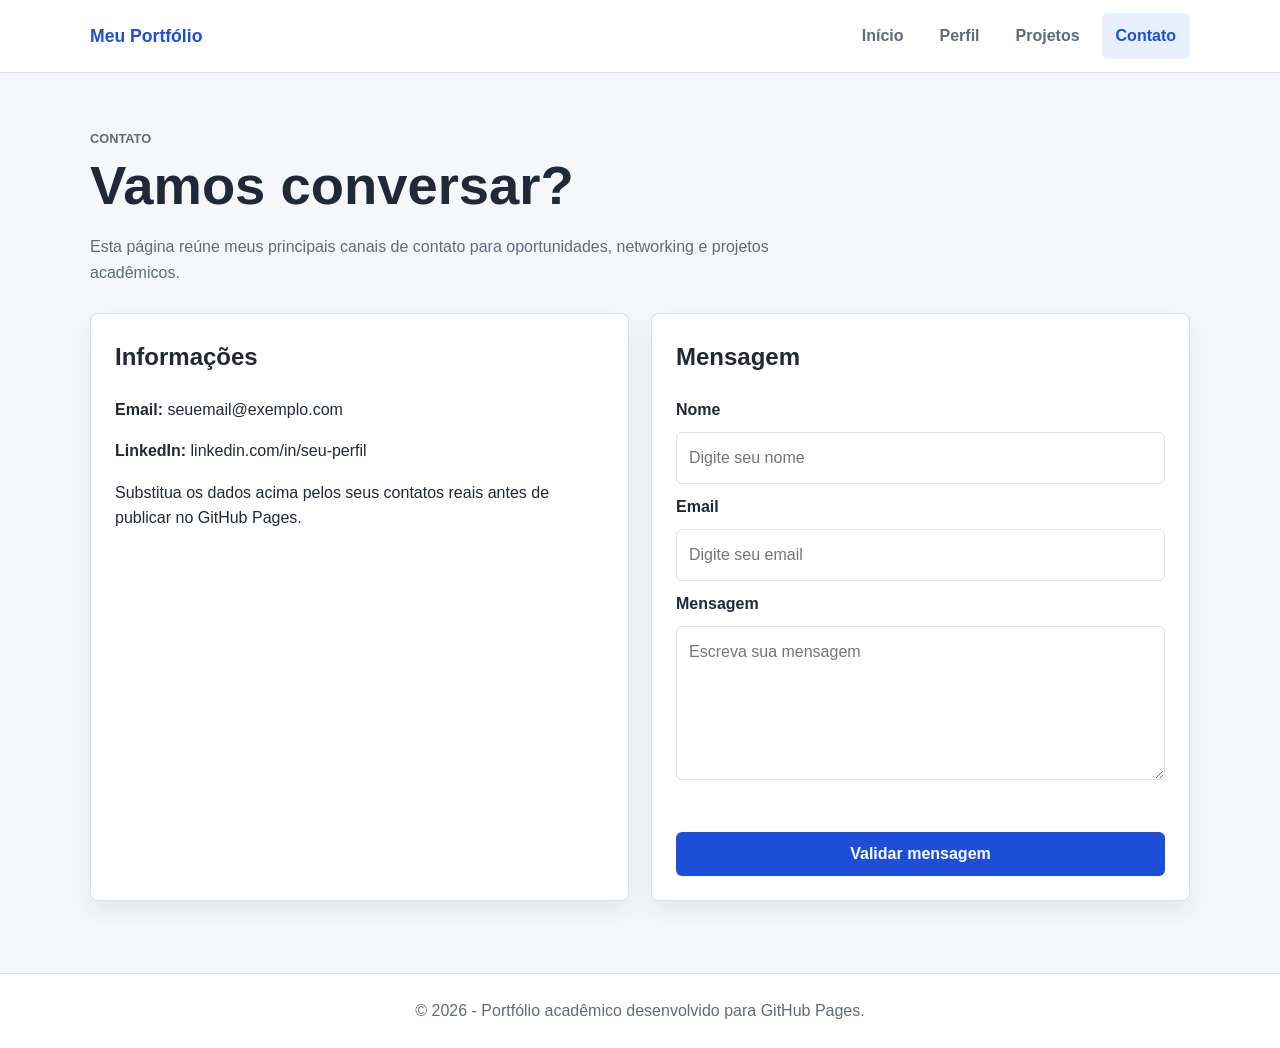
==== contato.html @ 43653346 "Primeiro commit do meu portfólio" ====
<!doctype html>
<html lang="pt-BR">
  <head>
    <meta charset="UTF-8" />
    <meta name="viewport" content="width=device-width, initial-scale=1.0" />
    <title>Contato | Portfólio</title>
    <link rel="stylesheet" href="css/style.css" />
  </head>
  <body>
    <header class="topo">
      <nav class="menu container">
        <a class="logo" href="index.html">Meu Portfólio</a>

        <button
          class="menu-botao"
          type="button"
          aria-label="Abrir menu"
          aria-expanded="false"
        >
          ☰
        </button>

        <ul class="menu-links">
          <li><a href="index.html">Início</a></li>
          <li><a href="perfil.html">Perfil</a></li>
          <li><a href="projetos.html">Projetos</a></li>
          <li><a class="ativo" href="contato.html">Contato</a></li>
        </ul>
      </nav>
    </header>

    <main class="pagina-interna">
      <section class="container">
        <div class="titulo-secao">
          <p class="etiqueta">Contato</p>
          <h1>Vamos conversar?</h1>
          <p>
            Esta página reúne meus principais canais de contato para
            oportunidades, networking e projetos acadêmicos.
          </p>
        </div>

        <div class="conteudo-duas-colunas">
          <section class="card texto-card">
            <h2>Informações</h2>
            <p><strong>Email:</strong> seuemail@exemplo.com</p>
            <p><strong>LinkedIn:</strong> linkedin.com/in/seu-perfil</p>
            <p>
              Substitua os dados acima pelos seus contatos reais antes de
              publicar no GitHub Pages.
            </p>
          </section>

          <section class="card texto-card">
            <h2>Mensagem</h2>
            <form class="formulario" novalidate>
              <label for="nome">Nome</label>
              <input
                type="text"
                id="nome"
                name="nome"
                placeholder="Digite seu nome"
              />

              <label for="email">Email</label>
              <input
                type="email"
                id="email"
                name="email"
                placeholder="Digite seu email"
              />

              <label for="mensagem">Mensagem</label>
              <textarea
                id="mensagem"
                name="mensagem"
                rows="5"
                placeholder="Escreva sua mensagem"
              ></textarea>

              <p class="form-aviso" aria-live="polite"></p>
              <button class="botao primario" type="submit">
                Validar mensagem
              </button>
            </form>
          </section>
        </div>
      </section>
    </main>

    <button class="voltar-topo" type="button" aria-label="Voltar ao topo">
      ↑
    </button>

    <footer class="rodape">
      <p>© 2026 - Portfólio acadêmico desenvolvido para GitHub Pages.</p>
    </footer>

    <script src="js/script.js"></script>
  </body>
</html>
---- css/style.css ----
:root {
  --cor-fundo: #f5f7fb;
  --cor-superficie: #ffffff;
  --cor-texto: #1f2937;
  --cor-texto-suave: #5f6b7a;
  --cor-primaria: #1d4ed8;
  --cor-primaria-escura: #163f9f;
  --cor-borda: #d9e1ec;
  --sombra: 0 10px 25px rgba(31, 41, 55, 0.08);
}

* {
  box-sizing: border-box;
}

html {
  scroll-behavior: smooth;
}

body {
  margin: 0;
  font-family: Arial, Helvetica, sans-serif;
  background: var(--cor-fundo);
  color: var(--cor-texto);
  line-height: 1.6;
}

a {
  color: inherit;
  text-decoration: none;
}

ul {
  padding-left: 20px;
}

.container {
  width: min(1100px, calc(100% - 32px));
  margin: 0 auto;
}

.topo {
  position: sticky;
  top: 0;
  z-index: 10;
  background: rgba(255, 255, 255, 0.96);
  border-bottom: 1px solid var(--cor-borda);
}

.menu {
  min-height: 72px;
  display: flex;
  align-items: center;
  justify-content: space-between;
  gap: 24px;
}

.logo {
  font-weight: 700;
  color: var(--cor-primaria);
  font-size: 1.1rem;
}

.menu-links {
  display: flex;
  align-items: center;
  gap: 8px;
  list-style: none;
  margin: 0;
  padding: 0;
}

.menu-links a {
  display: block;
  padding: 10px 14px;
  border-radius: 6px;
  color: var(--cor-texto-suave);
  font-weight: 600;
}

.menu-links a:hover,
.menu-links a.ativo {
  background: #e8f0ff;
  color: var(--cor-primaria);
}

.menu-botao {
  display: none;
  width: 42px;
  height: 42px;
  border: 1px solid var(--cor-borda);
  background: var(--cor-superficie);
  border-radius: 6px;
  color: var(--cor-texto);
  font-size: 1.4rem;
  cursor: pointer;
}

.hero {
  padding: 72px 0;
  background: linear-gradient(180deg, #ffffff 0%, #f5f7fb 100%);
}

.hero-conteudo {
  display: grid;
  grid-template-columns: 1.5fr 0.9fr;
  gap: 36px;
  align-items: center;
}

.hero h1,
.titulo-secao h1 {
  margin: 8px 0 16px;
  font-size: clamp(2rem, 5vw, 3.4rem);
  line-height: 1.15;
}

.hero p,
.titulo-secao p {
  max-width: 720px;
  color: var(--cor-texto-suave);
}

.etiqueta {
  margin: 0;
  color: var(--cor-primaria);
  font-weight: 700;
  text-transform: uppercase;
  font-size: 0.8rem;
  letter-spacing: 0;
}

.acoes {
  display: flex;
  flex-wrap: wrap;
  gap: 12px;
  margin-top: 24px;
}

.botao {
  display: inline-flex;
  align-items: center;
  justify-content: center;
  min-height: 44px;
  padding: 10px 18px;
  border-radius: 6px;
  border: 1px solid transparent;
  font-weight: 700;
  cursor: pointer;
  font-family: inherit;
  font-size: 1rem;
}

.botao.primario {
  background: var(--cor-primaria);
  color: #ffffff;
}

.botao.primario:hover {
  background: var(--cor-primaria-escura);
}

.botao.secundario {
  background: #ffffff;
  color: var(--cor-primaria);
  border-color: var(--cor-borda);
}

.resumo-card,
.card {
  background: var(--cor-superficie);
  border: 1px solid var(--cor-borda);
  border-radius: 8px;
  box-shadow: var(--sombra);
}

.resumo-card {
  padding: 28px;
}

.resumo-card h2,
.card h2,
.card h3 {
  margin-top: 0;
}

.secao {
  padding: 64px 0;
}

.pagina-interna {
  padding: 56px 0 72px;
}

.titulo-secao {
  margin-bottom: 28px;
}

.titulo-secao h2,
.titulo-secao h1 {
  margin-top: 6px;
}

.grade {
  display: grid;
  gap: 20px;
}

.cards-pequenos {
  grid-template-columns: repeat(3, 1fr);
}

.card {
  padding: 24px;
}

.conteudo-duas-colunas {
  display: grid;
  grid-template-columns: repeat(2, 1fr);
  gap: 22px;
}

.texto-card p:last-child {
  margin-bottom: 0;
}

.secao-menor {
  margin-top: 24px;
}

.destaque-horizontal {
  display: flex;
  align-items: center;
  justify-content: space-between;
  gap: 24px;
}

.destaque-horizontal p {
  max-width: 720px;
}

.projetos-grade {
  grid-template-columns: repeat(2, 1fr);
}

.projeto-card {
  display: flex;
  flex-direction: column;
}

.tag {
  width: fit-content;
  margin-bottom: 12px;
  padding: 5px 10px;
  border-radius: 20px;
  background: #e8f0ff;
  color: var(--cor-primaria);
  font-size: 0.85rem;
  font-weight: 700;
}

.formulario {
  display: grid;
  gap: 10px;
}

.formulario label {
  font-weight: 700;
}

.formulario input,
.formulario textarea {
  width: 100%;
  border: 1px solid var(--cor-borda);
  border-radius: 6px;
  padding: 12px;
  font: inherit;
  color: var(--cor-texto);
  background: #ffffff;
}

.formulario input:focus,
.formulario textarea:focus {
  outline: 2px solid #bcd2ff;
  border-color: var(--cor-primaria);
}

.form-aviso {
  min-height: 24px;
  margin: 4px 0;
  font-weight: 700;
}

.form-aviso.erro {
  color: #b42318;
}

.form-aviso.sucesso {
  color: #067647;
}

.voltar-topo {
  position: fixed;
  right: 18px;
  bottom: 18px;
  display: none;
  width: 42px;
  height: 42px;
  border: 0;
  border-radius: 50%;
  background: var(--cor-primaria);
  color: #ffffff;
  font-size: 1.2rem;
  font-weight: 700;
  cursor: pointer;
  box-shadow: var(--sombra);
}

.voltar-topo.aparecer {
  display: block;
}

.rodape {
  padding: 24px 16px;
  text-align: center;
  color: var(--cor-texto-suave);
  background: #ffffff;
  border-top: 1px solid var(--cor-borda);
}

.rodape p {
  margin: 0;
}

@media (max-width: 760px) {
  .menu {
    min-height: 64px;
    flex-wrap: wrap;
    padding: 10px 0;
  }

  .menu-botao {
    display: inline-flex;
    align-items: center;
    justify-content: center;
  }

  .menu-links {
    display: none;
    width: 100%;
    flex-direction: column;
    align-items: stretch;
    gap: 4px;
    padding-bottom: 8px;
  }

  .menu-links.aberto {
    display: flex;
  }

  .menu-links a {
    padding: 12px;
  }

  .hero {
    padding: 48px 0;
  }

  .hero-conteudo,
  .conteudo-duas-colunas,
  .cards-pequenos,
  .projetos-grade {
    grid-template-columns: 1fr;
  }

  .destaque-horizontal {
    align-items: flex-start;
    flex-direction: column;
  }

  .botao {
    width: 100%;
  }
}
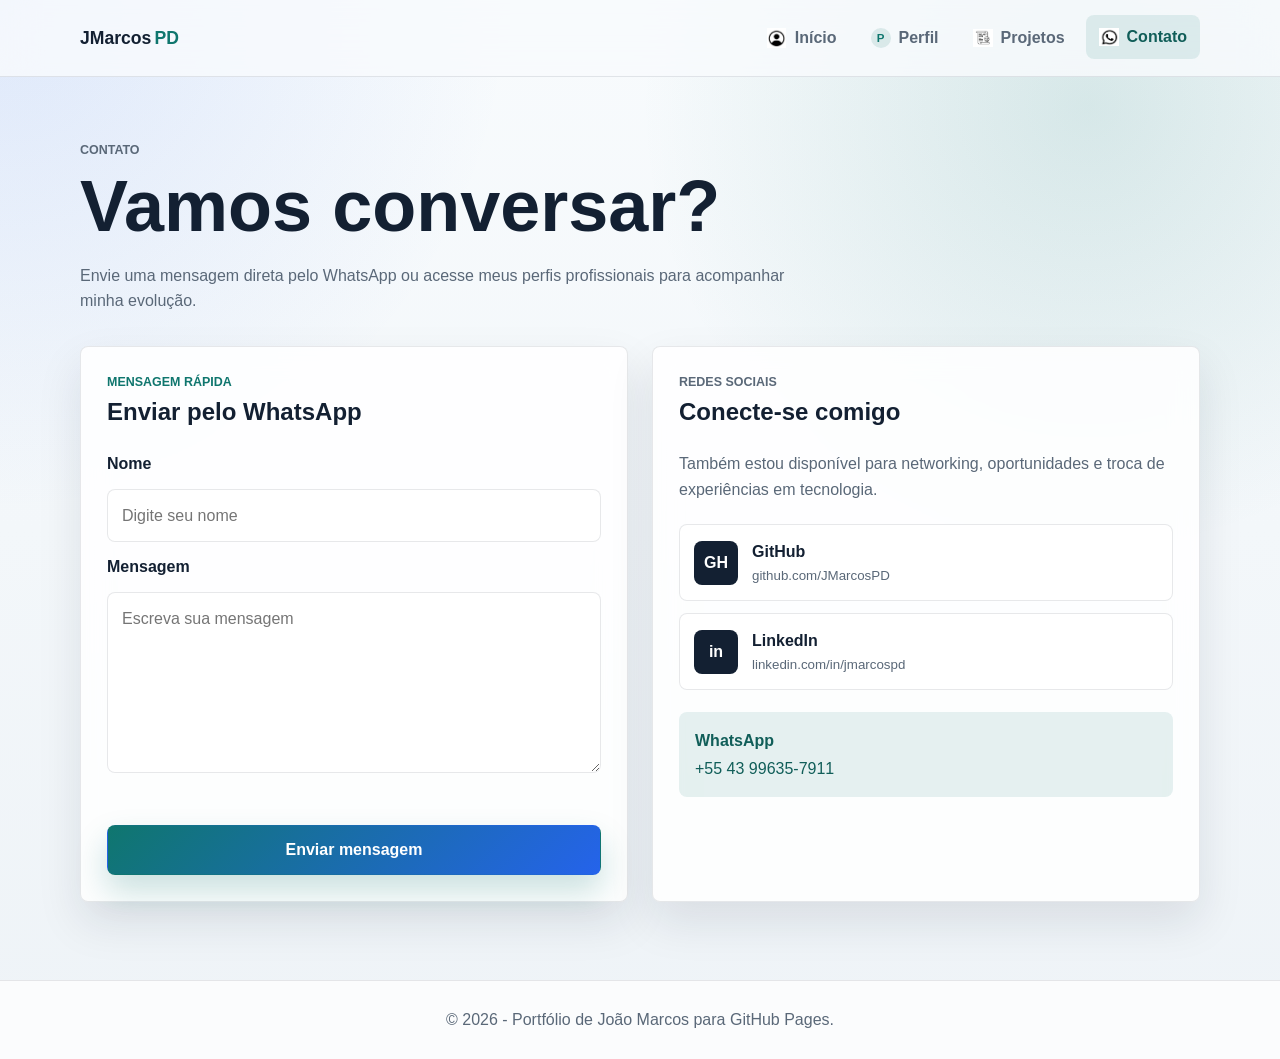
==== commit a28a18a5: "feat: adiciona imagens e melhora layout do portfólio" ====
--- a/contato.html
+++ b/contato.html
@@ -3,13 +3,13 @@
   <head>
     <meta charset="UTF-8" />
     <meta name="viewport" content="width=device-width, initial-scale=1.0" />
-    <title>Contato | Portfólio</title>
+    <title>Contato | João Marcos</title>
     <link rel="stylesheet" href="css/style.css" />
   </head>
   <body>
     <header class="topo">
-      <nav class="menu container">
-        <a class="logo" href="index.html">Meu Portfólio</a>
+      <nav class="menu container" aria-label="Navegação principal">
+        <a class="logo" href="index.html">JMarcos<span>PD</span></a>
 
         <button
           class="menu-botao"
@@ -17,42 +17,50 @@
           aria-label="Abrir menu"
           aria-expanded="false"
         >
-          ☰
+          <span></span>
+          <span></span>
+          <span></span>
         </button>
 
         <ul class="menu-links">
-          <li><a href="index.html">Início</a></li>
-          <li><a href="perfil.html">Perfil</a></li>
-          <li><a href="projetos.html">Projetos</a></li>
-          <li><a class="ativo" href="contato.html">Contato</a></li>
+          <li>
+            <a href="index.html">
+              <img src="images/inicio.png" alt="" aria-hidden="true" />
+              Início
+            </a>
+          </li>
+          <li><a href="perfil.html"><span class="nav-badge">P</span>Perfil</a></li>
+          <li>
+            <a href="projetos.html">
+              <img src="images/Projetos.png" alt="" aria-hidden="true" />
+              Projetos
+            </a>
+          </li>
+          <li>
+            <a class="ativo" href="contato.html">
+              <img src="images/Contato.png" alt="" aria-hidden="true" />
+              Contato
+            </a>
+          </li>
         </ul>
       </nav>
     </header>
 
     <main class="pagina-interna">
       <section class="container">
-        <div class="titulo-secao">
+        <div class="titulo-secao reveal">
           <p class="etiqueta">Contato</p>
           <h1>Vamos conversar?</h1>
           <p>
-            Esta página reúne meus principais canais de contato para
-            oportunidades, networking e projetos acadêmicos.
+            Envie uma mensagem direta pelo WhatsApp ou acesse meus perfis
+            profissionais para acompanhar minha evolução.
           </p>
         </div>
 
-        <div class="conteudo-duas-colunas">
-          <section class="card texto-card">
-            <h2>Informações</h2>
-            <p><strong>Email:</strong> seuemail@exemplo.com</p>
-            <p><strong>LinkedIn:</strong> linkedin.com/in/seu-perfil</p>
-            <p>
-              Substitua os dados acima pelos seus contatos reais antes de
-              publicar no GitHub Pages.
-            </p>
-          </section>
-
-          <section class="card texto-card">
-            <h2>Mensagem</h2>
+        <div class="contato-layout">
+          <section class="card contato-card reveal">
+            <p class="etiqueta">Mensagem rápida</p>
+            <h2>Enviar pelo WhatsApp</h2>
             <form class="formulario" novalidate>
               <label for="nome">Nome</label>
               <input
@@ -60,30 +68,64 @@
                 id="nome"
                 name="nome"
                 placeholder="Digite seu nome"
-              />
-
-              <label for="email">Email</label>
-              <input
-                type="email"
-                id="email"
-                name="email"
-                placeholder="Digite seu email"
+                autocomplete="name"
               />
 
               <label for="mensagem">Mensagem</label>
               <textarea
                 id="mensagem"
                 name="mensagem"
-                rows="5"
+                rows="6"
                 placeholder="Escreva sua mensagem"
               ></textarea>
 
               <p class="form-aviso" aria-live="polite"></p>
               <button class="botao primario" type="submit">
-                Validar mensagem
+                Enviar mensagem
               </button>
             </form>
           </section>
+
+          <aside class="card redes-card reveal">
+            <p class="etiqueta">Redes sociais</p>
+            <h2>Conecte-se comigo</h2>
+            <p>
+              Também estou disponível para networking, oportunidades e troca de
+              experiências em tecnologia.
+            </p>
+
+            <div class="redes-lista">
+              <a
+                class="social-link"
+                href="https://github.com/JMarcosPD"
+                target="_blank"
+                rel="noopener noreferrer"
+              >
+                <span class="social-icon">GH</span>
+                <span>
+                  <strong>GitHub</strong>
+                  <small>github.com/JMarcosPD</small>
+                </span>
+              </a>
+              <a
+                class="social-link"
+                href="https://www.linkedin.com/in/jmarcospd"
+                target="_blank"
+                rel="noopener noreferrer"
+              >
+                <span class="social-icon">in</span>
+                <span>
+                  <strong>LinkedIn</strong>
+                  <small>linkedin.com/in/jmarcospd</small>
+                </span>
+              </a>
+            </div>
+
+            <div class="whatsapp-info">
+              <strong>WhatsApp</strong>
+              <span>+55 43 99635-7911</span>
+            </div>
+          </aside>
         </div>
       </section>
     </main>
@@ -93,7 +135,7 @@
     </button>
 
     <footer class="rodape">
-      <p>© 2026 - Portfólio acadêmico desenvolvido para GitHub Pages.</p>
+      <p>© 2026 - Portfólio de João Marcos para GitHub Pages.</p>
     </footer>
 
     <script src="js/script.js"></script>
--- a/css/style.css
+++ b/css/style.css
@@ -1,12 +1,17 @@
 :root {
-  --cor-fundo: #f5f7fb;
-  --cor-superficie: #ffffff;
-  --cor-texto: #1f2937;
-  --cor-texto-suave: #5f6b7a;
-  --cor-primaria: #1d4ed8;
-  --cor-primaria-escura: #163f9f;
-  --cor-borda: #d9e1ec;
-  --sombra: 0 10px 25px rgba(31, 41, 55, 0.08);
+  --cor-fundo: #eef3f7;
+  --cor-fundo-2: #f8fbfd;
+  --cor-superficie: rgba(255, 255, 255, 0.86);
+  --cor-superficie-forte: #ffffff;
+  --cor-texto: #132032;
+  --cor-texto-suave: #5a6878;
+  --cor-primaria: #0f766e;
+  --cor-primaria-escura: #115e59;
+  --cor-acento: #2563eb;
+  --cor-borda: rgba(19, 32, 50, 0.1);
+  --sombra: 0 20px 45px rgba(19, 32, 50, 0.1);
+  --sombra-hover: 0 26px 60px rgba(15, 118, 110, 0.18);
+  --raio: 8px;
 }
 
 * {
@@ -19,10 +24,18 @@
 
 body {
   margin: 0;
-  font-family: Arial, Helvetica, sans-serif;
-  background: var(--cor-fundo);
+  font-family:
+    Inter, "Segoe UI", Roboto, Arial, Helvetica, sans-serif;
+  background:
+    radial-gradient(circle at top left, rgba(37, 99, 235, 0.12), transparent 32rem),
+    radial-gradient(circle at 85% 10%, rgba(15, 118, 110, 0.14), transparent 28rem),
+    linear-gradient(180deg, var(--cor-fundo-2) 0%, var(--cor-fundo) 100%);
   color: var(--cor-texto);
   line-height: 1.6;
+}
+
+body.menu-aberto {
+  overflow: hidden;
 }
 
 a {
@@ -30,25 +43,31 @@
   text-decoration: none;
 }
 
+img {
+  max-width: 100%;
+  display: block;
+}
+
 ul {
   padding-left: 20px;
 }
 
 .container {
-  width: min(1100px, calc(100% - 32px));
+  width: min(1120px, calc(100% - 32px));
   margin: 0 auto;
 }
 
 .topo {
   position: sticky;
   top: 0;
-  z-index: 10;
-  background: rgba(255, 255, 255, 0.96);
+  z-index: 20;
+  background: rgba(248, 251, 253, 0.82);
   border-bottom: 1px solid var(--cor-borda);
+  backdrop-filter: blur(18px);
 }
 
 .menu {
-  min-height: 72px;
+  min-height: 76px;
   display: flex;
   align-items: center;
   justify-content: space-between;
@@ -56,9 +75,16 @@
 }
 
 .logo {
-  font-weight: 700;
+  display: inline-flex;
+  align-items: center;
+  gap: 3px;
+  color: var(--cor-texto);
+  font-size: 1.1rem;
+  font-weight: 800;
+}
+
+.logo span {
   color: var(--cor-primaria);
-  font-size: 1.1rem;
 }
 
 .menu-links {
@@ -71,164 +97,352 @@
 }
 
 .menu-links a {
-  display: block;
-  padding: 10px 14px;
-  border-radius: 6px;
+  position: relative;
+  display: inline-flex;
+  align-items: center;
+  gap: 8px;
+  min-height: 42px;
+  padding: 9px 13px;
+  border-radius: var(--raio);
   color: var(--cor-texto-suave);
-  font-weight: 600;
+  font-weight: 700;
+  transition:
+    color 0.2s ease,
+    background 0.2s ease,
+    transform 0.2s ease;
+}
+
+.menu-links a img {
+  width: 20px;
+  height: 20px;
+  object-fit: contain;
+}
+
+.nav-badge {
+  display: inline-grid;
+  width: 20px;
+  height: 20px;
+  place-items: center;
+  border-radius: 50%;
+  background: rgba(15, 118, 110, 0.12);
+  color: var(--cor-primaria);
+  font-size: 0.72rem;
+  font-weight: 900;
 }
 
 .menu-links a:hover,
 .menu-links a.ativo {
-  background: #e8f0ff;
-  color: var(--cor-primaria);
+  background: rgba(15, 118, 110, 0.1);
+  color: var(--cor-primaria-escura);
+  transform: translateY(-1px);
 }
 
 .menu-botao {
   display: none;
-  width: 42px;
-  height: 42px;
+  width: 44px;
+  height: 44px;
   border: 1px solid var(--cor-borda);
-  background: var(--cor-superficie);
-  border-radius: 6px;
-  color: var(--cor-texto);
-  font-size: 1.4rem;
+  background: var(--cor-superficie-forte);
+  border-radius: var(--raio);
   cursor: pointer;
+  box-shadow: 0 10px 24px rgba(19, 32, 50, 0.08);
+}
+
+.menu-botao span {
+  display: block;
+  width: 18px;
+  height: 2px;
+  margin: 4px auto;
+  border-radius: 10px;
+  background: var(--cor-texto);
+  transition: transform 0.2s ease, opacity 0.2s ease;
+}
+
+.menu-botao[aria-expanded="true"] span:nth-child(1) {
+  transform: translateY(6px) rotate(45deg);
+}
+
+.menu-botao[aria-expanded="true"] span:nth-child(2) {
+  opacity: 0;
+}
+
+.menu-botao[aria-expanded="true"] span:nth-child(3) {
+  transform: translateY(-6px) rotate(-45deg);
 }
 
 .hero {
-  padding: 72px 0;
-  background: linear-gradient(180deg, #ffffff 0%, #f5f7fb 100%);
+  position: relative;
+  padding: 86px 0 78px;
+  overflow: hidden;
+}
+
+.hero::before {
+  position: absolute;
+  inset: 12% auto auto 8%;
+  width: 220px;
+  height: 220px;
+  content: "";
+  border: 1px solid rgba(37, 99, 235, 0.16);
+  border-radius: 50%;
 }
 
 .hero-conteudo {
-  display: grid;
-  grid-template-columns: 1.5fr 0.9fr;
-  gap: 36px;
+  position: relative;
+  display: grid;
+  grid-template-columns: minmax(0, 1.12fr) minmax(300px, 0.88fr);
+  gap: 48px;
   align-items: center;
 }
 
 .hero h1,
 .titulo-secao h1 {
-  margin: 8px 0 16px;
-  font-size: clamp(2rem, 5vw, 3.4rem);
-  line-height: 1.15;
+  margin: 10px 0 18px;
+  max-width: 820px;
+  font-size: clamp(2.25rem, 6vw, 4.5rem);
+  line-height: 1.05;
+}
+
+.titulo-secao h2,
+.secao-destaque h2,
+.github-cta h2 {
+  margin: 8px 0 12px;
+  font-size: clamp(1.75rem, 3vw, 2.6rem);
+  line-height: 1.12;
 }
 
 .hero p,
-.titulo-secao p {
+.titulo-secao p,
+.secao-destaque p,
+.github-cta p {
   max-width: 720px;
   color: var(--cor-texto-suave);
+}
+
+.hero-texto > p:not(.etiqueta) {
+  font-size: 1.08rem;
 }
 
 .etiqueta {
   margin: 0;
   color: var(--cor-primaria);
-  font-weight: 700;
+  font-size: 0.78rem;
+  font-weight: 900;
+  letter-spacing: 0;
   text-transform: uppercase;
-  font-size: 0.8rem;
-  letter-spacing: 0;
 }
 
 .acoes {
   display: flex;
   flex-wrap: wrap;
   gap: 12px;
-  margin-top: 24px;
+  margin-top: 28px;
 }
 
 .botao {
   display: inline-flex;
   align-items: center;
   justify-content: center;
-  min-height: 44px;
-  padding: 10px 18px;
-  border-radius: 6px;
+  min-height: 46px;
+  padding: 11px 20px;
   border: 1px solid transparent;
-  font-weight: 700;
+  border-radius: var(--raio);
+  font: inherit;
+  font-weight: 800;
   cursor: pointer;
-  font-family: inherit;
-  font-size: 1rem;
+  transition:
+    transform 0.2s ease,
+    box-shadow 0.2s ease,
+    background 0.2s ease,
+    border-color 0.2s ease;
+}
+
+.botao:hover {
+  transform: translateY(-2px);
 }
 
 .botao.primario {
-  background: var(--cor-primaria);
+  background: linear-gradient(135deg, var(--cor-primaria), var(--cor-acento));
   color: #ffffff;
+  box-shadow: 0 16px 32px rgba(15, 118, 110, 0.22);
 }
 
 .botao.primario:hover {
-  background: var(--cor-primaria-escura);
+  box-shadow: 0 22px 40px rgba(37, 99, 235, 0.24);
 }
 
 .botao.secundario {
-  background: #ffffff;
-  color: var(--cor-primaria);
+  background: rgba(255, 255, 255, 0.78);
+  color: var(--cor-primaria-escura);
   border-color: var(--cor-borda);
 }
 
-.resumo-card,
-.card {
+.hero-visual {
+  display: grid;
+  justify-items: center;
+  gap: 18px;
+}
+
+.foto-moldura {
+  position: relative;
+  width: min(360px, 82vw);
+  aspect-ratio: 1;
+  padding: 9px;
+  border: 1px solid rgba(15, 118, 110, 0.24);
+  border-radius: 50%;
+  background:
+    linear-gradient(#ffffff, #ffffff) padding-box,
+    linear-gradient(135deg, rgba(15, 118, 110, 0.8), rgba(37, 99, 235, 0.7)) border-box;
+  box-shadow:
+    0 0 42px rgba(15, 118, 110, 0.24),
+    var(--sombra);
+  transition:
+    transform 0.25s ease,
+    box-shadow 0.25s ease;
+}
+
+.foto-moldura:hover {
+  transform: translateY(-6px) scale(1.015);
+  box-shadow:
+    0 0 58px rgba(37, 99, 235, 0.28),
+    var(--sombra-hover);
+}
+
+.foto-perfil {
+  width: 100%;
+  height: 100%;
+  border-radius: 50%;
+  object-fit: cover;
+}
+
+.mini-card,
+.card,
+.tech-card,
+.github-cta {
   background: var(--cor-superficie);
   border: 1px solid var(--cor-borda);
-  border-radius: 8px;
+  border-radius: var(--raio);
   box-shadow: var(--sombra);
-}
-
-.resumo-card {
-  padding: 28px;
-}
-
-.resumo-card h2,
+  backdrop-filter: blur(14px);
+}
+
+.mini-card {
+  width: min(360px, 88vw);
+  padding: 16px 18px;
+  display: grid;
+  gap: 3px;
+  text-align: center;
+}
+
+.mini-card span {
+  color: var(--cor-texto-suave);
+  font-size: 0.92rem;
+}
+
+.secao {
+  padding: 72px 0;
+}
+
+.pagina-interna {
+  padding: 64px 0 78px;
+}
+
+.titulo-secao {
+  margin-bottom: 32px;
+}
+
+.titulo-secao h1,
+.titulo-secao h2 {
+  margin-top: 8px;
+}
+
+.grade {
+  display: grid;
+  gap: 22px;
+}
+
+.tech-grid {
+  display: grid;
+  grid-template-columns: repeat(auto-fit, minmax(136px, 1fr));
+  gap: 18px;
+}
+
+.tech-card {
+  min-height: 150px;
+  display: grid;
+  place-items: center;
+  gap: 12px;
+  padding: 22px 16px;
+  text-align: center;
+  transition:
+    transform 0.22s ease,
+    box-shadow 0.22s ease,
+    border-color 0.22s ease;
+}
+
+.tech-card:hover,
+.card:hover,
+.github-cta:hover {
+  border-color: rgba(15, 118, 110, 0.28);
+  box-shadow: var(--sombra-hover);
+  transform: translateY(-4px);
+}
+
+.tech-card img {
+  width: 58px;
+  height: 58px;
+  object-fit: contain;
+}
+
+.tech-card h3 {
+  margin: 0;
+  font-size: 1rem;
+}
+
+.tech-card-texto span {
+  display: grid;
+  width: 58px;
+  height: 58px;
+  place-items: center;
+  border-radius: 16px;
+  background: linear-gradient(135deg, var(--cor-acento), var(--cor-primaria));
+  color: #ffffff;
+  font-weight: 900;
+}
+
+.card {
+  padding: 26px;
+  transition:
+    transform 0.22s ease,
+    box-shadow 0.22s ease,
+    border-color 0.22s ease;
+}
+
 .card h2,
 .card h3 {
   margin-top: 0;
 }
 
-.secao {
-  padding: 64px 0;
-}
-
-.pagina-interna {
-  padding: 56px 0 72px;
-}
-
-.titulo-secao {
-  margin-bottom: 28px;
-}
-
-.titulo-secao h2,
-.titulo-secao h1 {
-  margin-top: 6px;
-}
-
-.grade {
-  display: grid;
-  gap: 20px;
-}
-
-.cards-pequenos {
-  grid-template-columns: repeat(3, 1fr);
-}
-
-.card {
-  padding: 24px;
-}
-
-.conteudo-duas-colunas {
-  display: grid;
-  grid-template-columns: repeat(2, 1fr);
-  gap: 22px;
-}
-
-.texto-card p:last-child {
+.card p:last-child {
   margin-bottom: 0;
+}
+
+.conteudo-duas-colunas,
+.contato-layout {
+  display: grid;
+  grid-template-columns: repeat(2, minmax(0, 1fr));
+  gap: 24px;
+}
+
+.texto-card p {
+  color: var(--cor-texto-suave);
 }
 
 .secao-menor {
   margin-top: 24px;
 }
 
-.destaque-horizontal {
+.destaque-horizontal,
+.github-cta {
   display: flex;
   align-items: center;
   justify-content: space-between;
@@ -239,56 +453,105 @@
   max-width: 720px;
 }
 
+.secao-destaque {
+  background: rgba(255, 255, 255, 0.45);
+  border-top: 1px solid var(--cor-borda);
+  border-bottom: 1px solid var(--cor-borda);
+}
+
 .projetos-grade {
-  grid-template-columns: repeat(2, 1fr);
+  grid-template-columns: repeat(2, minmax(0, 1fr));
 }
 
 .projeto-card {
-  display: flex;
-  flex-direction: column;
+  position: relative;
+  overflow: hidden;
+}
+
+.projeto-card::after {
+  position: absolute;
+  inset: auto 22px 0 22px;
+  height: 3px;
+  content: "";
+  border-radius: 999px 999px 0 0;
+  background: linear-gradient(90deg, var(--cor-primaria), var(--cor-acento));
+  opacity: 0;
+  transition: opacity 0.22s ease;
+}
+
+.projeto-card:hover::after {
+  opacity: 1;
+}
+
+.projeto-card p,
+.projeto-card li {
+  color: var(--cor-texto-suave);
 }
 
 .tag {
+  display: inline-flex;
   width: fit-content;
-  margin-bottom: 12px;
-  padding: 5px 10px;
-  border-radius: 20px;
-  background: #e8f0ff;
-  color: var(--cor-primaria);
-  font-size: 0.85rem;
-  font-weight: 700;
+  margin-bottom: 14px;
+  padding: 5px 11px;
+  border-radius: 999px;
+  background: rgba(37, 99, 235, 0.1);
+  color: var(--cor-acento);
+  font-size: 0.84rem;
+  font-weight: 800;
+}
+
+.github-cta {
+  margin-top: 28px;
+  padding: 28px;
+}
+
+.contato-card,
+.redes-card {
+  min-height: 100%;
 }
 
 .formulario {
   display: grid;
-  gap: 10px;
+  gap: 12px;
+  margin-top: 18px;
 }
 
 .formulario label {
-  font-weight: 700;
+  font-weight: 800;
 }
 
 .formulario input,
 .formulario textarea {
   width: 100%;
   border: 1px solid var(--cor-borda);
-  border-radius: 6px;
-  padding: 12px;
+  border-radius: var(--raio);
+  padding: 13px 14px;
+  background: rgba(255, 255, 255, 0.88);
+  color: var(--cor-texto);
   font: inherit;
-  color: var(--cor-texto);
-  background: #ffffff;
+  transition:
+    border-color 0.2s ease,
+    box-shadow 0.2s ease,
+    background 0.2s ease;
+}
+
+.formulario textarea {
+  resize: vertical;
+  min-height: 150px;
 }
 
 .formulario input:focus,
 .formulario textarea:focus {
-  outline: 2px solid #bcd2ff;
-  border-color: var(--cor-primaria);
+  outline: 0;
+  border-color: rgba(15, 118, 110, 0.6);
+  background: #ffffff;
+  box-shadow: 0 0 0 4px rgba(15, 118, 110, 0.13);
 }
 
 .form-aviso {
   min-height: 24px;
-  margin: 4px 0;
-  font-weight: 700;
+  margin: 2px 0;
+  font-weight: 800;
 }
 
 .form-aviso.erro {
@@ -297,34 +560,106 @@
 
 .form-aviso.sucesso {
   color: #067647;
+}
+
+.redes-card p {
+  color: var(--cor-texto-suave);
+}
+
+.redes-lista {
+  display: grid;
+  gap: 12px;
+  margin-top: 22px;
+}
+
+.social-link {
+  display: flex;
+  align-items: center;
+  gap: 14px;
+  padding: 14px;
+  border: 1px solid var(--cor-borda);
+  border-radius: var(--raio);
+  background: rgba(255, 255, 255, 0.62);
+  transition:
+    transform 0.2s ease,
+    border-color 0.2s ease,
+    background 0.2s ease;
+}
+
+.social-link:hover {
+  transform: translateX(4px);
+  border-color: rgba(37, 99, 235, 0.28);
+  background: rgba(37, 99, 235, 0.07);
+}
+
+.social-icon {
+  display: grid;
+  flex: 0 0 auto;
+  width: 44px;
+  height: 44px;
+  place-items: center;
+  border-radius: var(--raio);
+  background: #132032;
+  color: #ffffff;
+  font-weight: 900;
+}
+
+.social-link small {
+  display: block;
+  color: var(--cor-texto-suave);
+}
+
+.whatsapp-info {
+  display: grid;
+  gap: 2px;
+  margin-top: 22px;
+  padding: 16px;
+  border-radius: var(--raio);
+  background: rgba(15, 118, 110, 0.1);
+  color: var(--cor-primaria-escura);
 }
 
 .voltar-topo {
   position: fixed;
   right: 18px;
   bottom: 18px;
-  display: none;
-  width: 42px;
-  height: 42px;
+  z-index: 15;
+  display: grid;
+  width: 44px;
+  height: 44px;
+  place-items: center;
   border: 0;
   border-radius: 50%;
   background: var(--cor-primaria);
   color: #ffffff;
   font-size: 1.2rem;
-  font-weight: 700;
+  font-weight: 900;
   cursor: pointer;
+  opacity: 0;
+  pointer-events: none;
   box-shadow: var(--sombra);
+  transform: translateY(10px);
+  transition:
+    opacity 0.2s ease,
+    transform 0.2s ease,
+    background 0.2s ease;
+}
+
+.voltar-topo:hover {
+  background: var(--cor-primaria-escura);
 }
 
 .voltar-topo.aparecer {
-  display: block;
+  opacity: 1;
+  pointer-events: auto;
+  transform: translateY(0);
 }
 
 .rodape {
-  padding: 24px 16px;
+  padding: 26px 16px;
   text-align: center;
   color: var(--cor-texto-suave);
-  background: #ffffff;
+  background: rgba(255, 255, 255, 0.76);
   border-top: 1px solid var(--cor-borda);
 }
 
@@ -332,17 +667,38 @@
   margin: 0;
 }
 
-@media (max-width: 760px) {
+.reveal {
+  opacity: 0;
+  transform: translateY(18px);
+  transition:
+    opacity 0.55s ease,
+    transform 0.55s ease;
+}
+
+.reveal.visivel {
+  opacity: 1;
+  transform: translateY(0);
+}
+
+@media (prefers-reduced-motion: reduce) {
+  *,
+  *::before,
+  *::after {
+    scroll-behavior: auto !important;
+    transition-duration: 0.01ms !important;
+    animation-duration: 0.01ms !important;
+  }
+}
+
+@media (max-width: 860px) {
   .menu {
-    min-height: 64px;
+    min-height: 68px;
     flex-wrap: wrap;
     padding: 10px 0;
   }
 
   .menu-botao {
-    display: inline-flex;
-    align-items: center;
-    justify-content: center;
+    display: block;
   }
 
   .menu-links {
@@ -350,8 +706,8 @@
     width: 100%;
     flex-direction: column;
     align-items: stretch;
-    gap: 4px;
-    padding-bottom: 8px;
+    gap: 6px;
+    padding: 8px 0 4px;
   }
 
   .menu-links.aberto {
@@ -359,21 +715,32 @@
   }
 
   .menu-links a {
+    width: 100%;
+    justify-content: flex-start;
     padding: 12px;
   }
 
   .hero {
-    padding: 48px 0;
+    padding: 54px 0 62px;
   }
 
   .hero-conteudo,
   .conteudo-duas-colunas,
-  .cards-pequenos,
+  .contato-layout,
   .projetos-grade {
     grid-template-columns: 1fr;
   }
 
-  .destaque-horizontal {
+  .hero-visual {
+    order: -1;
+  }
+
+  .foto-moldura {
+    width: min(300px, 78vw);
+  }
+
+  .destaque-horizontal,
+  .github-cta {
     align-items: flex-start;
     flex-direction: column;
   }
@@ -382,3 +749,34 @@
     width: 100%;
   }
 }
+
+@media (max-width: 520px) {
+  .container {
+    width: min(100% - 24px, 1120px);
+  }
+
+  .hero h1,
+  .titulo-secao h1 {
+    font-size: clamp(2rem, 12vw, 3rem);
+  }
+
+  .secao,
+  .pagina-interna {
+    padding: 48px 0;
+  }
+
+  .card,
+  .github-cta {
+    padding: 22px;
+  }
+
+  .tech-grid {
+    grid-template-columns: repeat(2, minmax(0, 1fr));
+    gap: 12px;
+  }
+
+  .tech-card {
+    min-height: 136px;
+    padding: 18px 10px;
+  }
+}
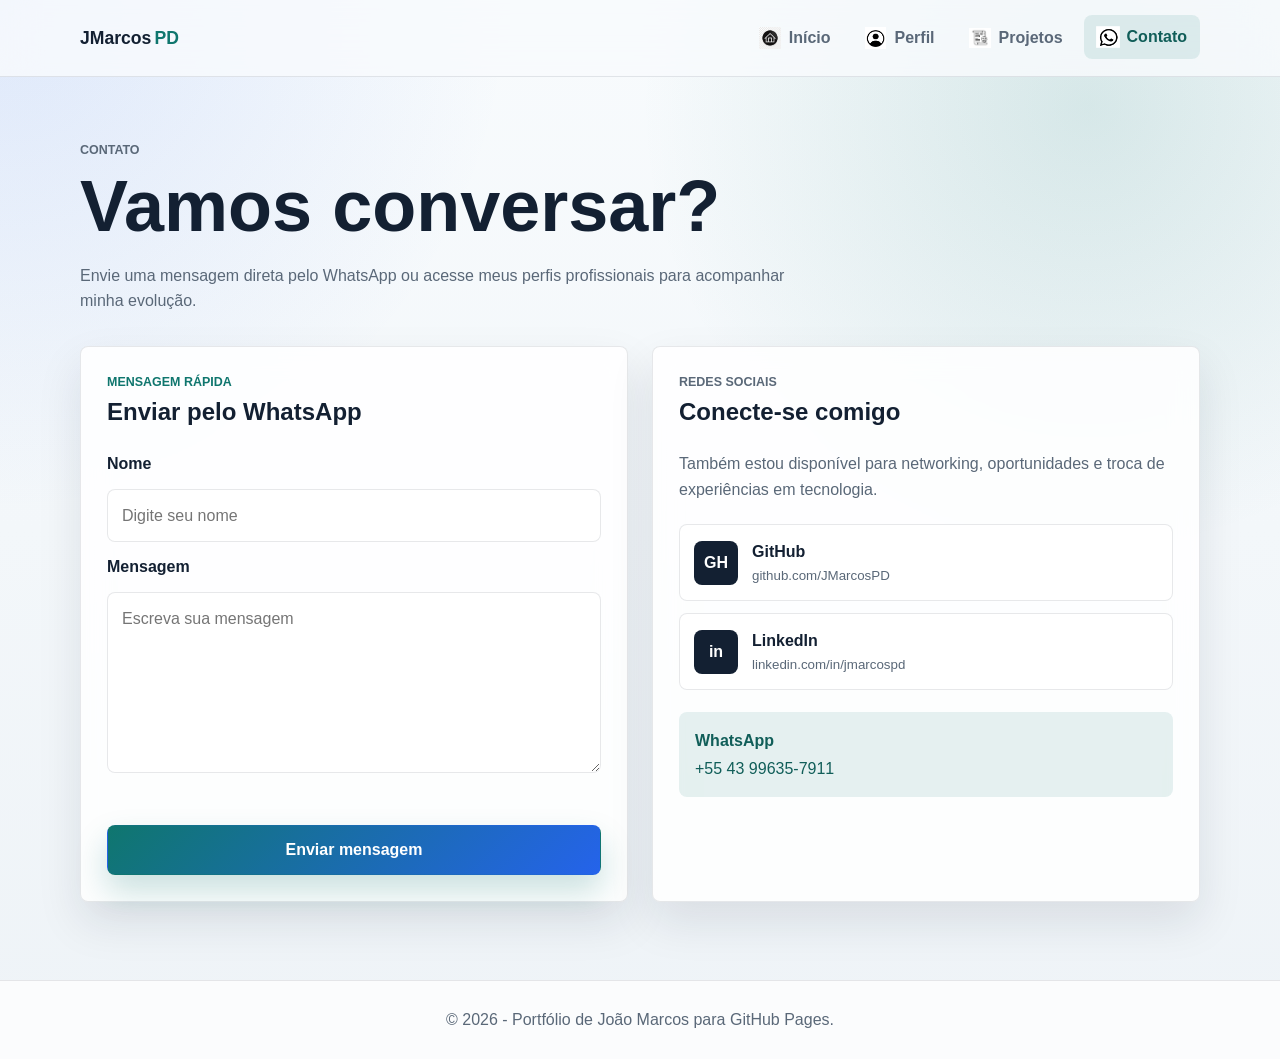
==== commit 63022126: "Ajustei alguns icones" ====
--- a/contato.html
+++ b/contato.html
@@ -25,11 +25,16 @@
         <ul class="menu-links">
           <li>
             <a href="index.html">
-              <img src="images/inicio.png" alt="" aria-hidden="true" />
+              <img src="images/home.png" alt="" aria-hidden="true" />
               Início
             </a>
           </li>
-          <li><a href="perfil.html"><span class="nav-badge">P</span>Perfil</a></li>
+          <li>
+            <a href="perfil.html">
+              <img src="images/botaoPerfil.png" alt="" aria-hidden="true" />
+              Perfil
+            </a>
+          </li>
           <li>
             <a href="projetos.html">
               <img src="images/Projetos.png" alt="" aria-hidden="true" />
--- a/css/style.css
+++ b/css/style.css
@@ -113,21 +113,13 @@
 }
 
 .menu-links a img {
-  width: 20px;
-  height: 20px;
+  width: 22px;
+  height: 22px;
   object-fit: contain;
-}
-
-.nav-badge {
-  display: inline-grid;
-  width: 20px;
-  height: 20px;
-  place-items: center;
-  border-radius: 50%;
-  background: rgba(15, 118, 110, 0.12);
-  color: var(--cor-primaria);
-  font-size: 0.72rem;
-  font-weight: 900;
+  flex: 0 0 auto;
+  transition:
+    filter 0.2s ease,
+    transform 0.2s ease;
 }
 
 .menu-links a:hover,
@@ -135,6 +127,12 @@
   background: rgba(15, 118, 110, 0.1);
   color: var(--cor-primaria-escura);
   transform: translateY(-1px);
+}
+
+.menu-links a:hover img,
+.menu-links a.ativo img {
+  filter: saturate(1.12) contrast(1.05);
+  transform: scale(1.08);
 }
 
 .menu-botao {
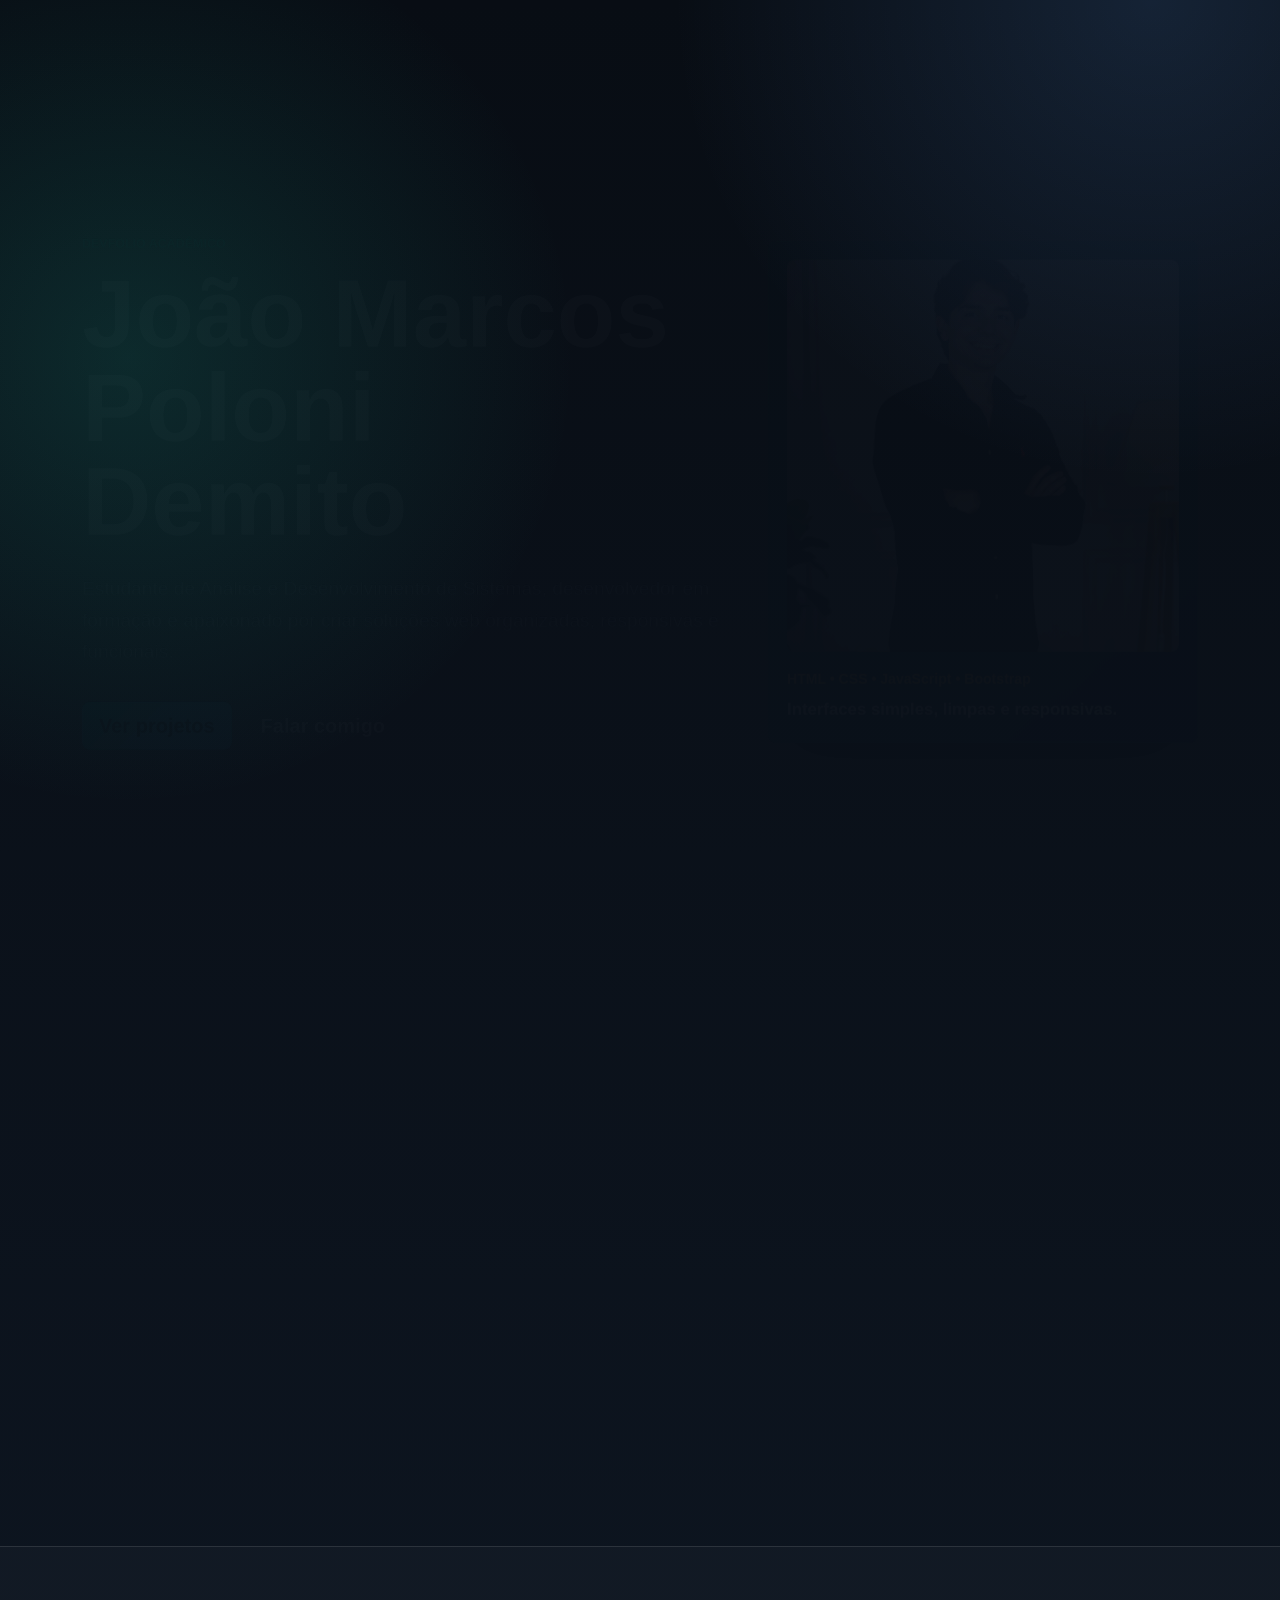
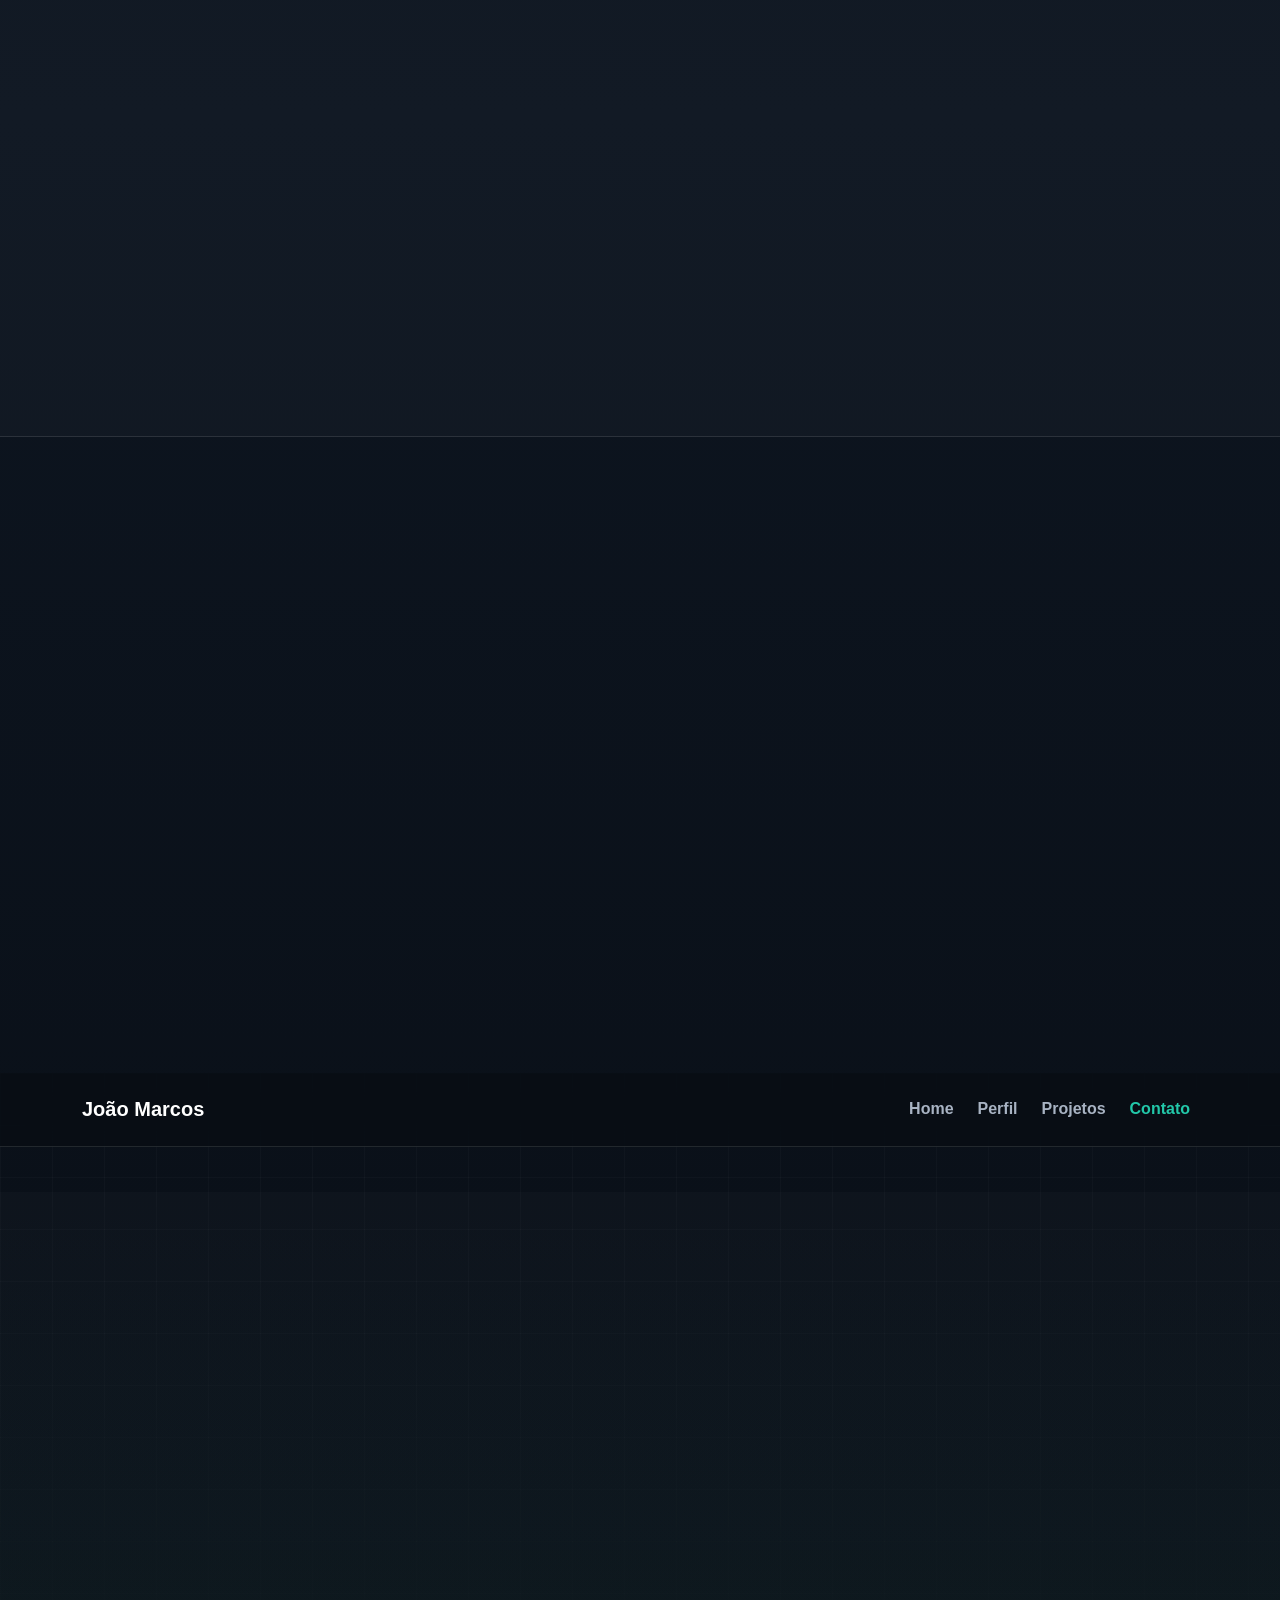
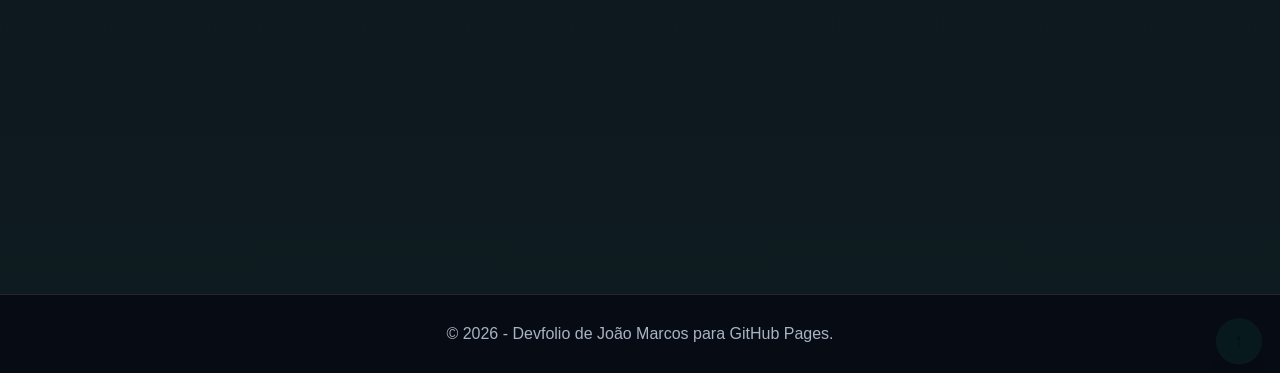
==== commit af2ae0b7: "Atualizei o layout e tudo mais" ====
--- a/contato.html
+++ b/contato.html
@@ -3,146 +3,13 @@
   <head>
     <meta charset="UTF-8" />
     <meta name="viewport" content="width=device-width, initial-scale=1.0" />
+    <meta http-equiv="refresh" content="0; url=index.html#contato" />
     <title>Contato | João Marcos</title>
-    <link rel="stylesheet" href="css/style.css" />
   </head>
   <body>
-    <header class="topo">
-      <nav class="menu container" aria-label="Navegação principal">
-        <a class="logo" href="index.html">JMarcos<span>PD</span></a>
-
-        <button
-          class="menu-botao"
-          type="button"
-          aria-label="Abrir menu"
-          aria-expanded="false"
-        >
-          <span></span>
-          <span></span>
-          <span></span>
-        </button>
-
-        <ul class="menu-links">
-          <li>
-            <a href="index.html">
-              <img src="images/home.png" alt="" aria-hidden="true" />
-              Início
-            </a>
-          </li>
-          <li>
-            <a href="perfil.html">
-              <img src="images/botaoPerfil.png" alt="" aria-hidden="true" />
-              Perfil
-            </a>
-          </li>
-          <li>
-            <a href="projetos.html">
-              <img src="images/Projetos.png" alt="" aria-hidden="true" />
-              Projetos
-            </a>
-          </li>
-          <li>
-            <a class="ativo" href="contato.html">
-              <img src="images/Contato.png" alt="" aria-hidden="true" />
-              Contato
-            </a>
-          </li>
-        </ul>
-      </nav>
-    </header>
-
-    <main class="pagina-interna">
-      <section class="container">
-        <div class="titulo-secao reveal">
-          <p class="etiqueta">Contato</p>
-          <h1>Vamos conversar?</h1>
-          <p>
-            Envie uma mensagem direta pelo WhatsApp ou acesse meus perfis
-            profissionais para acompanhar minha evolução.
-          </p>
-        </div>
-
-        <div class="contato-layout">
-          <section class="card contato-card reveal">
-            <p class="etiqueta">Mensagem rápida</p>
-            <h2>Enviar pelo WhatsApp</h2>
-            <form class="formulario" novalidate>
-              <label for="nome">Nome</label>
-              <input
-                type="text"
-                id="nome"
-                name="nome"
-                placeholder="Digite seu nome"
-                autocomplete="name"
-              />
-
-              <label for="mensagem">Mensagem</label>
-              <textarea
-                id="mensagem"
-                name="mensagem"
-                rows="6"
-                placeholder="Escreva sua mensagem"
-              ></textarea>
-
-              <p class="form-aviso" aria-live="polite"></p>
-              <button class="botao primario" type="submit">
-                Enviar mensagem
-              </button>
-            </form>
-          </section>
-
-          <aside class="card redes-card reveal">
-            <p class="etiqueta">Redes sociais</p>
-            <h2>Conecte-se comigo</h2>
-            <p>
-              Também estou disponível para networking, oportunidades e troca de
-              experiências em tecnologia.
-            </p>
-
-            <div class="redes-lista">
-              <a
-                class="social-link"
-                href="https://github.com/JMarcosPD"
-                target="_blank"
-                rel="noopener noreferrer"
-              >
-                <span class="social-icon">GH</span>
-                <span>
-                  <strong>GitHub</strong>
-                  <small>github.com/JMarcosPD</small>
-                </span>
-              </a>
-              <a
-                class="social-link"
-                href="https://www.linkedin.com/in/jmarcospd"
-                target="_blank"
-                rel="noopener noreferrer"
-              >
-                <span class="social-icon">in</span>
-                <span>
-                  <strong>LinkedIn</strong>
-                  <small>linkedin.com/in/jmarcospd</small>
-                </span>
-              </a>
-            </div>
-
-            <div class="whatsapp-info">
-              <strong>WhatsApp</strong>
-              <span>+55 43 99635-7911</span>
-            </div>
-          </aside>
-        </div>
-      </section>
-    </main>
-
-    <button class="voltar-topo" type="button" aria-label="Voltar ao topo">
-      ↑
-    </button>
-
-    <footer class="rodape">
-      <p>© 2026 - Portfólio de João Marcos para GitHub Pages.</p>
-    </footer>
-
-    <script src="js/script.js"></script>
+    <p>
+      Redirecionando para
+      <a href="index.html#contato">a seção Contato do Devfolio</a>.
+    </p>
   </body>
 </html>
